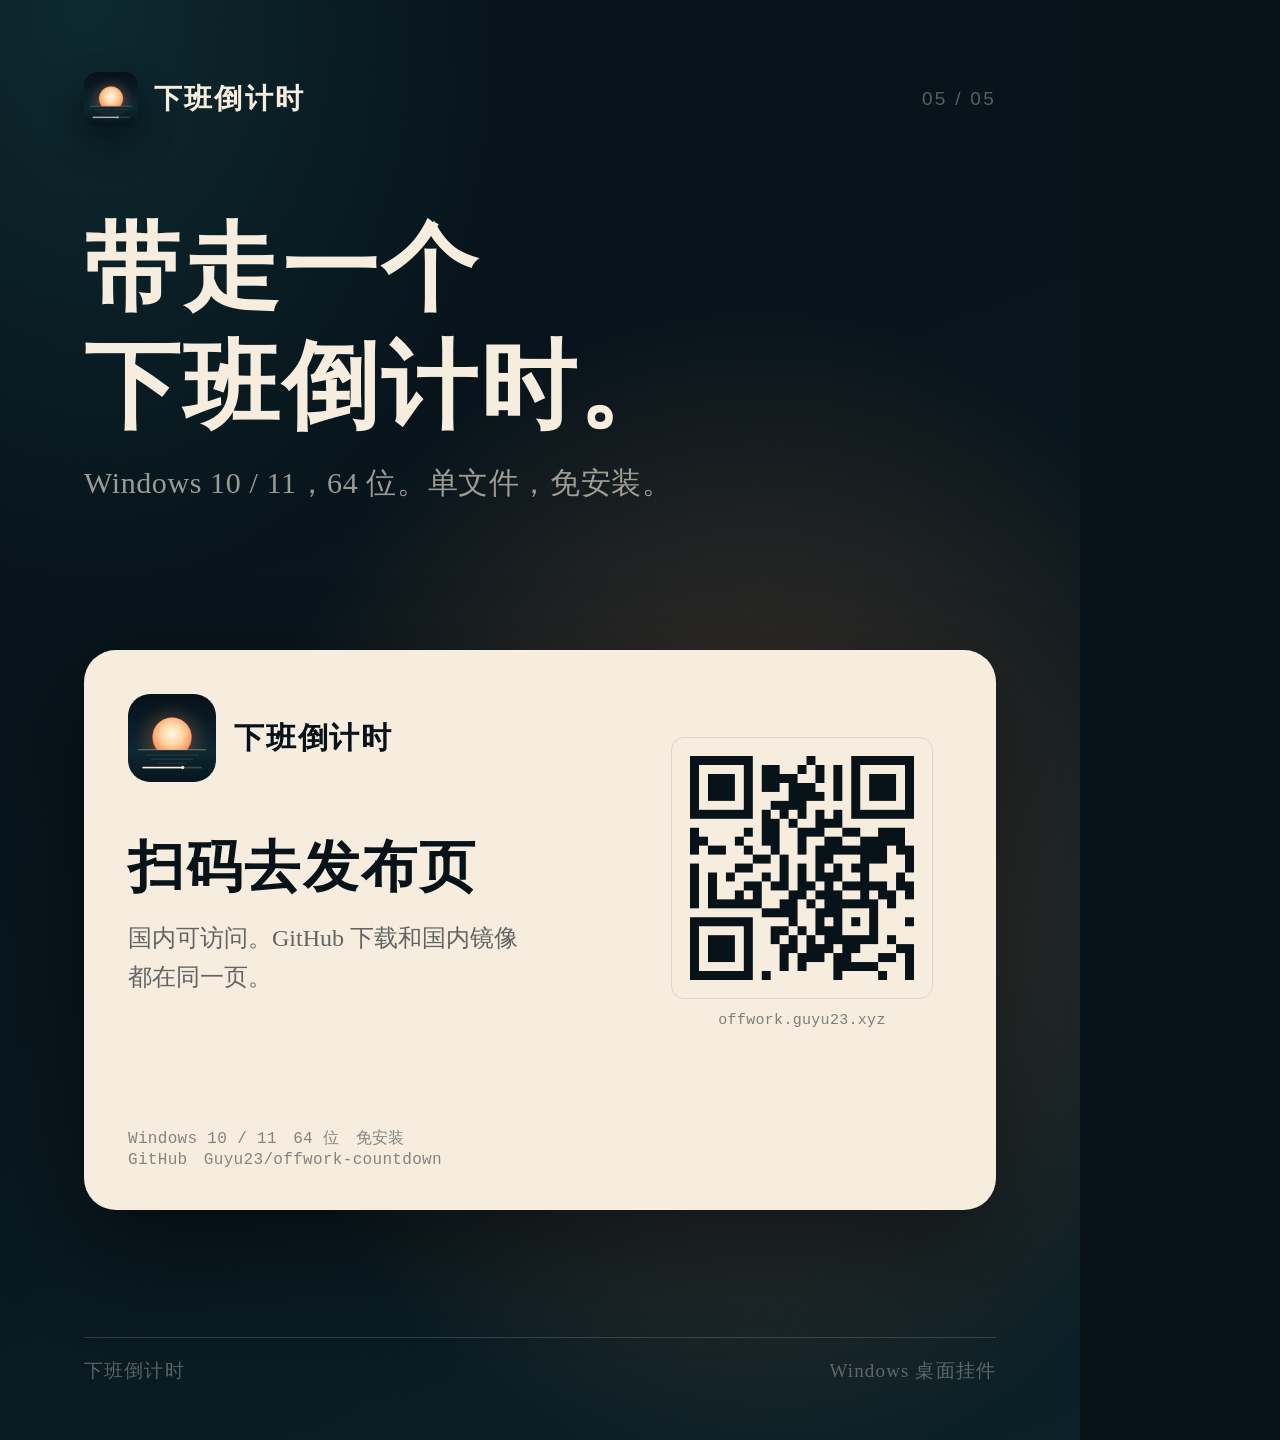
==== marketing/xiaohongshu/render/05.html @ 07d02bac "Release 2.1: new icon, screenshots, README and landing page" ====
<!doctype html>
<html lang="zh-CN"><head><meta charset="utf-8"><link rel="stylesheet" href="xhs.css"></head>
<body>
<div class="xhs">
  <div class="grain"></div>
  <div class="brand"><img src="../../../assets/offwork-icon.png" alt=""><span>下班倒计时</span></div>
  <div class="page-no">05 / 05</div>
  <h1 class="headline download-head">带走一个<br>下班倒计时。</h1>
  <p class="sub download-sub">Windows 10 / 11，64 位。单文件，免安装。</p>
  <div class="download-panel">
    <div class="top"><img src="../../../assets/offwork-icon.png" alt=""><span>下班倒计时</span></div>
    <h3>扫码去发布页</h3>
    <p class="hint">国内可访问。GitHub 下载和国内镜像<br>都在同一页。</p>
    <div class="qr-wrap"><img src="../qr.png" alt=""><p>offwork.guyu23.xyz</p></div>
    <div class="small">Windows 10 / 11　64 位　免安装<br>GitHub　Guyu23/offwork-countdown</div>
  </div>
  <div class="footer"><span>下班倒计时</span><span>Windows 桌面挂件</span></div>
</div>
</body></html>
---- marketing/xiaohongshu/render/xhs.css ----
:root {
  --ink: #071219;
  --ink-2: #0a1a21;
  --ink-3: #0e232b;
  --cream: #f6eddf;
  --cream-78: rgba(246, 237, 223, 0.78);
  --cream-62: rgba(246, 237, 223, 0.62);
  --cream-48: rgba(246, 237, 223, 0.48);
  --cream-42: rgba(246, 237, 223, 0.42);
  --cream-34: rgba(246, 237, 223, 0.34);
  --cream-16: rgba(246, 237, 223, 0.16);
  --peach: #f3b184;
  --peach-soft: rgba(243, 177, 132, 0.22);
  --shadow: 0 42px 100px rgba(0, 0, 0, 0.52), 0 12px 30px rgba(0, 0, 0, 0.3);
  --serif: "Noto Serif SC", "Songti SC", "STSong", serif;
  --sans: "Noto Sans SC", "Microsoft YaHei", "PingFang SC", sans-serif;
  --mono: "Cascadia Code", Consolas, monospace;
  --grain: url("data:image/svg+xml,%3Csvg xmlns='http://www.w3.org/2000/svg' width='160' height='160'%3E%3Cfilter id='n'%3E%3CfeTurbulence type='fractalNoise' baseFrequency='.85' numOctaves='3' stitchTiles='stitch'/%3E%3C/filter%3E%3Crect width='160' height='160' filter='url(%23n)' opacity='.55'/%3E%3C/svg%3E");
}

* { box-sizing: border-box; }
html, body { margin: 0; width: 1080px; height: 1440px; overflow: hidden; background: var(--ink); }
.xhs {
  position: relative;
  width: 1080px;
  height: 1440px;
  overflow: hidden;
  color: var(--cream);
  background:
    radial-gradient(68% 58% at 70% 62%, rgba(244, 149, 91, 0.25), transparent 70%),
    radial-gradient(58% 58% at 8% 0%, rgba(31, 99, 106, 0.28), transparent 70%),
    linear-gradient(160deg, #071219 0%, #08161d 55%, #0b2027 100%);
}
.xhs.warm {
  background:
    radial-gradient(68% 58% at 72% 58%, rgba(238, 142, 88, 0.30), transparent 70%),
    radial-gradient(55% 55% at 12% 6%, rgba(97, 75, 69, 0.20), transparent 70%),
    linear-gradient(160deg, #081116 0%, #101d22 52%, #2a2320 100%);
}
.glow {
  position: absolute;
  border-radius: 50%;
  background: radial-gradient(circle, rgba(255, 181, 121, 0.30) 0%, rgba(255, 164, 104, 0.08) 45%, rgba(255, 164, 104, 0) 72%);
  filter: blur(50px);
  pointer-events: none;
}
.grain {
  position: absolute;
  inset: 0;
  background-image: var(--grain);
  background-size: 160px 160px;
  opacity: 0.05;
  mix-blend-mode: soft-light;
  pointer-events: none;
}
.brand {
  position: absolute;
  left: 84px;
  top: 72px;
  display: flex;
  align-items: center;
  gap: 16px;
  z-index: 2;
}
.brand img { width: 54px; height: 54px; border-radius: 14px; box-shadow: 0 16px 34px rgba(0, 0, 0, 0.42); }
.brand span {
  font-family: var(--serif);
  font-size: 28px;
  font-weight: 600;
  letter-spacing: 0.08em;
}
.page-no {
  position: absolute;
  right: 84px;
  top: 88px;
  z-index: 2;
  font-family: var(--sans);
  font-size: 19px;
  letter-spacing: 0.12em;
  color: var(--cream-34);
}
.headline {
  position: absolute;
  left: 84px;
  top: 238px;
  z-index: 2;
  margin: 0;
  max-width: 912px;
  font-family: var(--serif);
  font-size: 96px;
  font-weight: 600;
  line-height: 1.23;
  letter-spacing: 0.03em;
  text-wrap: balance;
}
.headline.small { font-size: 84px; }
.sub {
  position: absolute;
  left: 84px;
  top: 540px;
  z-index: 2;
  max-width: 840px;
  margin: 0;
  font-size: 30px;
  line-height: 1.8;
  letter-spacing: 0.02em;
  color: var(--cream-62);
}
.card {
  position: absolute;
  z-index: 2;
  overflow: hidden;
  border-radius: 48px;
  background: var(--ink-3);
  box-shadow: var(--shadow);
}
.card img { display: block; width: 100%; height: 100%; object-fit: cover; }
.card::after {
  content: "";
  position: absolute;
  inset: 0;
  border-radius: inherit;
  box-shadow: inset 0 0 0 1px rgba(246, 237, 223, 0.10);
  pointer-events: none;
}
.cover-card { left: 90px; top: 740px; width: 900px; height: 450px; }
.cover-glow { left: 260px; top: 700px; width: 760px; height: 760px; }
.meta-row {
  position: absolute;
  left: 84px;
  top: 1230px;
  z-index: 2;
  display: flex;
  gap: 32px;
  font-size: 21px;
  letter-spacing: 0.08em;
  color: var(--cream-42, rgba(246, 237, 223, 0.42));
}
.footer {
  position: absolute;
  left: 84px;
  right: 84px;
  bottom: 56px;
  z-index: 2;
  display: flex;
  justify-content: space-between;
  padding-top: 20px;
  border-top: 1px solid var(--cream-16);
  font-size: 19px;
  letter-spacing: 0.06em;
  color: var(--cream-34);
}

/* 02 */
.one-head { top: 236px; }
.one-sub { top: 372px; }
.one-card { left: 90px; top: 620px; width: 900px; height: 450px; }
.one-glow { left: 300px; top: 590px; width: 700px; height: 700px; }
.one-quote {
  position: absolute;
  left: 84px;
  top: 1138px;
  z-index: 2;
  font-family: var(--serif);
  font-size: 40px;
  line-height: 1.5;
  letter-spacing: 0.04em;
  color: var(--cream-78);
}
.one-note {
  position: absolute;
  left: 84px;
  top: 1122px;
  font-size: 23px;
  color: var(--cream-34);
}

/* 03 */
.themes-head { top: 210px; }
.themes-sub { top: 346px; }
.themes-grid {
  position: absolute;
  left: 84px;
  top: 526px;
  z-index: 2;
  display: grid;
  grid-template-columns: 420px 420px;
  gap: 72px 72px;
}
.theme-cell { width: 420px; }
.theme-cell .card {
  position: relative;
  width: 420px;
  height: 210px;
  border-radius: 24px;
  box-shadow: 0 26px 60px rgba(0, 0, 0, 0.45);
}
.theme-cell .label {
  margin-top: 16px;
  font-size: 23px;
  letter-spacing: 0.12em;
  color: var(--cream-62);
}

/* 04 */
.done-head { top: 232px; }
.done-sub { top: 370px; }
.done-card { left: 90px; top: 620px; width: 900px; height: 450px; }
.done-glow { left: 260px; top: 580px; width: 760px; height: 760px; }
.done-quote {
  position: absolute;
  left: 84px;
  top: 1138px;
  z-index: 2;
  font-family: var(--serif);
  font-size: 48px;
  line-height: 1.4;
  letter-spacing: 0.06em;
  color: var(--cream-78);
}

/* 05 */
.download-head { top: 210px; }
.download-sub { top: 456px; }
.download-panel {
  position: absolute;
  left: 84px;
  top: 650px;
  z-index: 2;
  width: 912px;
  height: 560px;
  padding: 44px;
  border-radius: 32px;
  background: var(--cream);
  color: var(--ink);
  box-shadow: 0 40px 100px rgba(0, 0, 0, 0.45);
}
.download-panel .top {
  display: flex;
  align-items: center;
  gap: 18px;
}
.download-panel .top img { width: 88px; height: 88px; border-radius: 22px; }
.download-panel .top span {
  font-family: var(--serif);
  font-size: 30px;
  font-weight: 600;
  letter-spacing: 0.06em;
}
.download-panel h3 {
  margin: 52px 0 0;
  font-family: var(--serif);
  font-size: 56px;
  font-weight: 600;
  line-height: 1.2;
  letter-spacing: 0.04em;
}
.download-panel .hint {
  margin: 18px 0 0;
  font-size: 24px;
  line-height: 1.6;
  color: rgba(7, 18, 25, 0.62);
}
.download-panel .small {
  position: absolute;
  left: 44px;
  bottom: 40px;
  font-family: var(--mono);
  font-size: 16px;
  letter-spacing: 0.02em;
  color: rgba(7, 18, 25, 0.48);
}
.qr-wrap {
  position: absolute;
  right: 44px;
  top: 88px;
  width: 300px;
  text-align: center;
}
.qr-wrap img {
  width: 260px;
  height: 260px;
  border-radius: 12px;
  outline: 1px solid rgba(7, 18, 25, 0.10);
}
.qr-wrap p {
  margin: 10px 0 0;
  font-family: var(--mono);
  font-size: 15px;
  letter-spacing: 0.02em;
  color: rgba(7, 18, 25, 0.5);
}
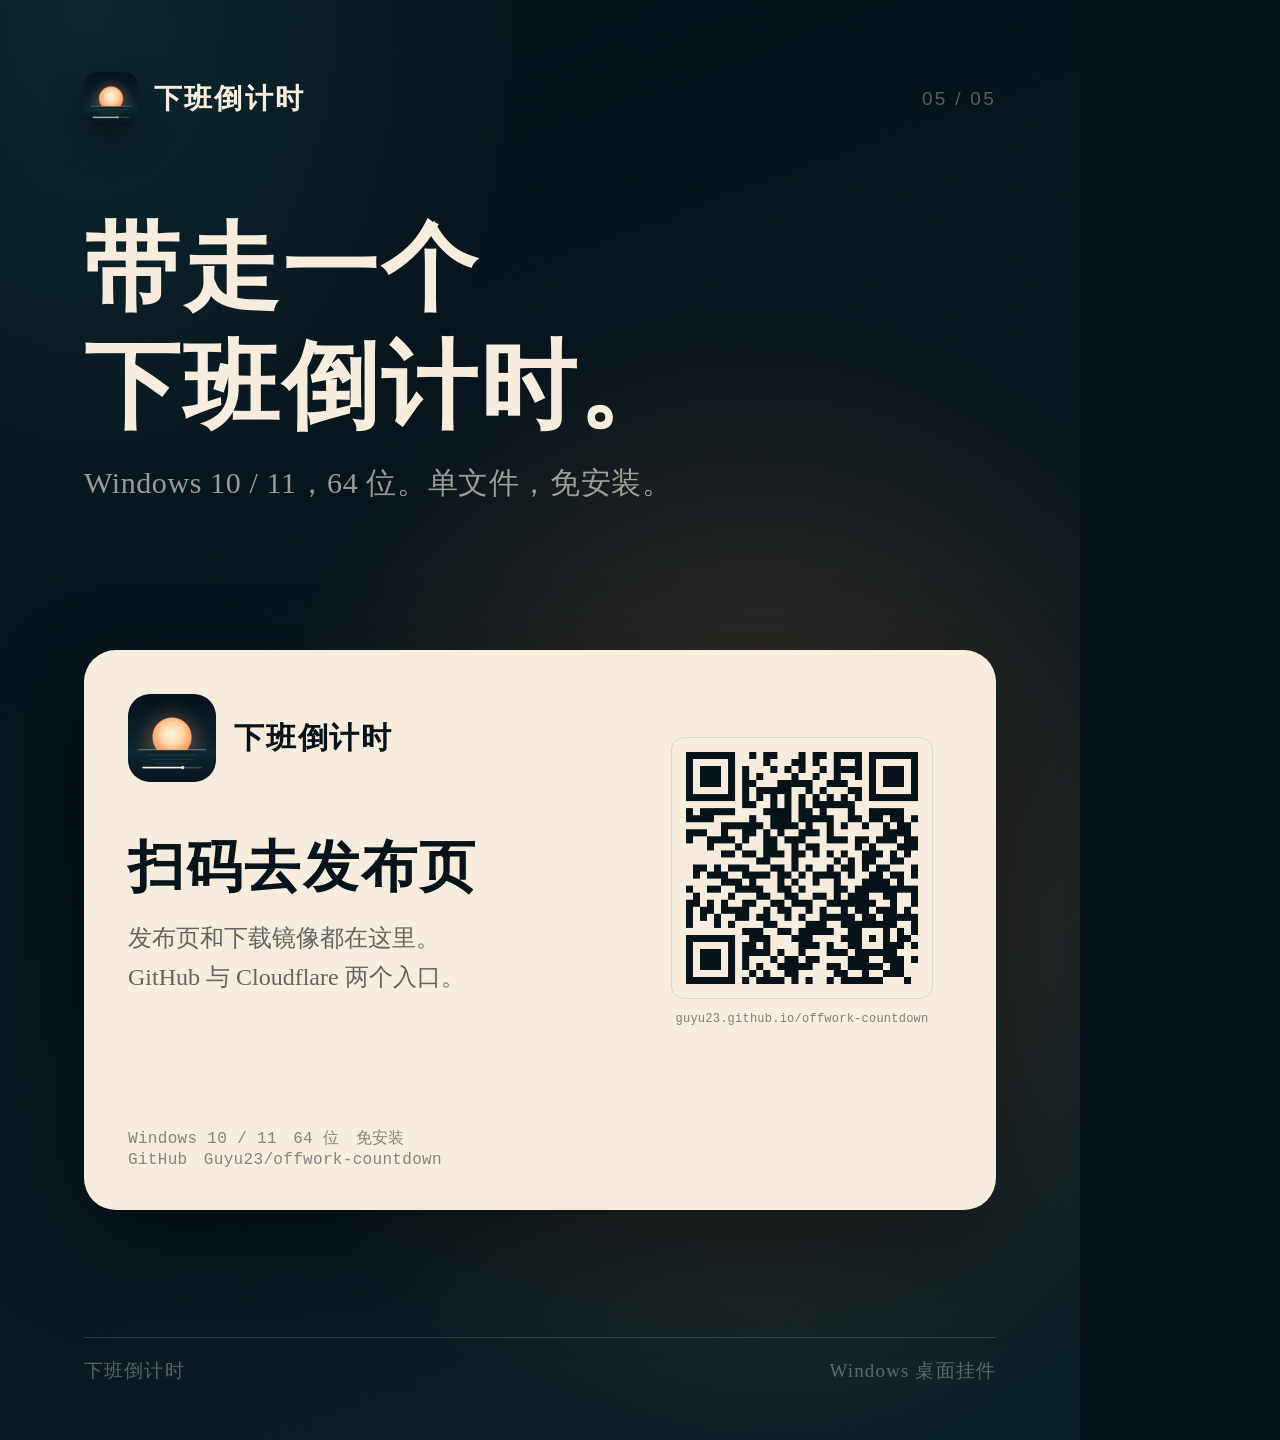
==== commit 5cf8809e: "Point Xiaohongshu QR at the new release page" ====
--- a/marketing/xiaohongshu/render/05.html
+++ b/marketing/xiaohongshu/render/05.html
@@ -10,8 +10,8 @@
   <div class="download-panel">
     <div class="top"><img src="../../../assets/offwork-icon.png" alt=""><span>下班倒计时</span></div>
     <h3>扫码去发布页</h3>
-    <p class="hint">国内可访问。GitHub 下载和国内镜像<br>都在同一页。</p>
-    <div class="qr-wrap"><img src="../qr.png" alt=""><p>offwork.guyu23.xyz</p></div>
+    <p class="hint">发布页和下载镜像都在这里。<br>GitHub 与 Cloudflare 两个入口。</p>
+    <div class="qr-wrap"><img src="../qr.png" alt=""><p>guyu23.github.io/offwork-countdown</p></div>
     <div class="small">Windows 10 / 11　64 位　免安装<br>GitHub　Guyu23/offwork-countdown</div>
   </div>
   <div class="footer"><span>下班倒计时</span><span>Windows 桌面挂件</span></div>
--- a/marketing/xiaohongshu/render/xhs.css
+++ b/marketing/xiaohongshu/render/xhs.css
@@ -286,7 +286,7 @@
 .qr-wrap p {
   margin: 10px 0 0;
   font-family: var(--mono);
-  font-size: 15px;
+  font-size: 12px;
   letter-spacing: 0.02em;
   color: rgba(7, 18, 25, 0.5);
 }
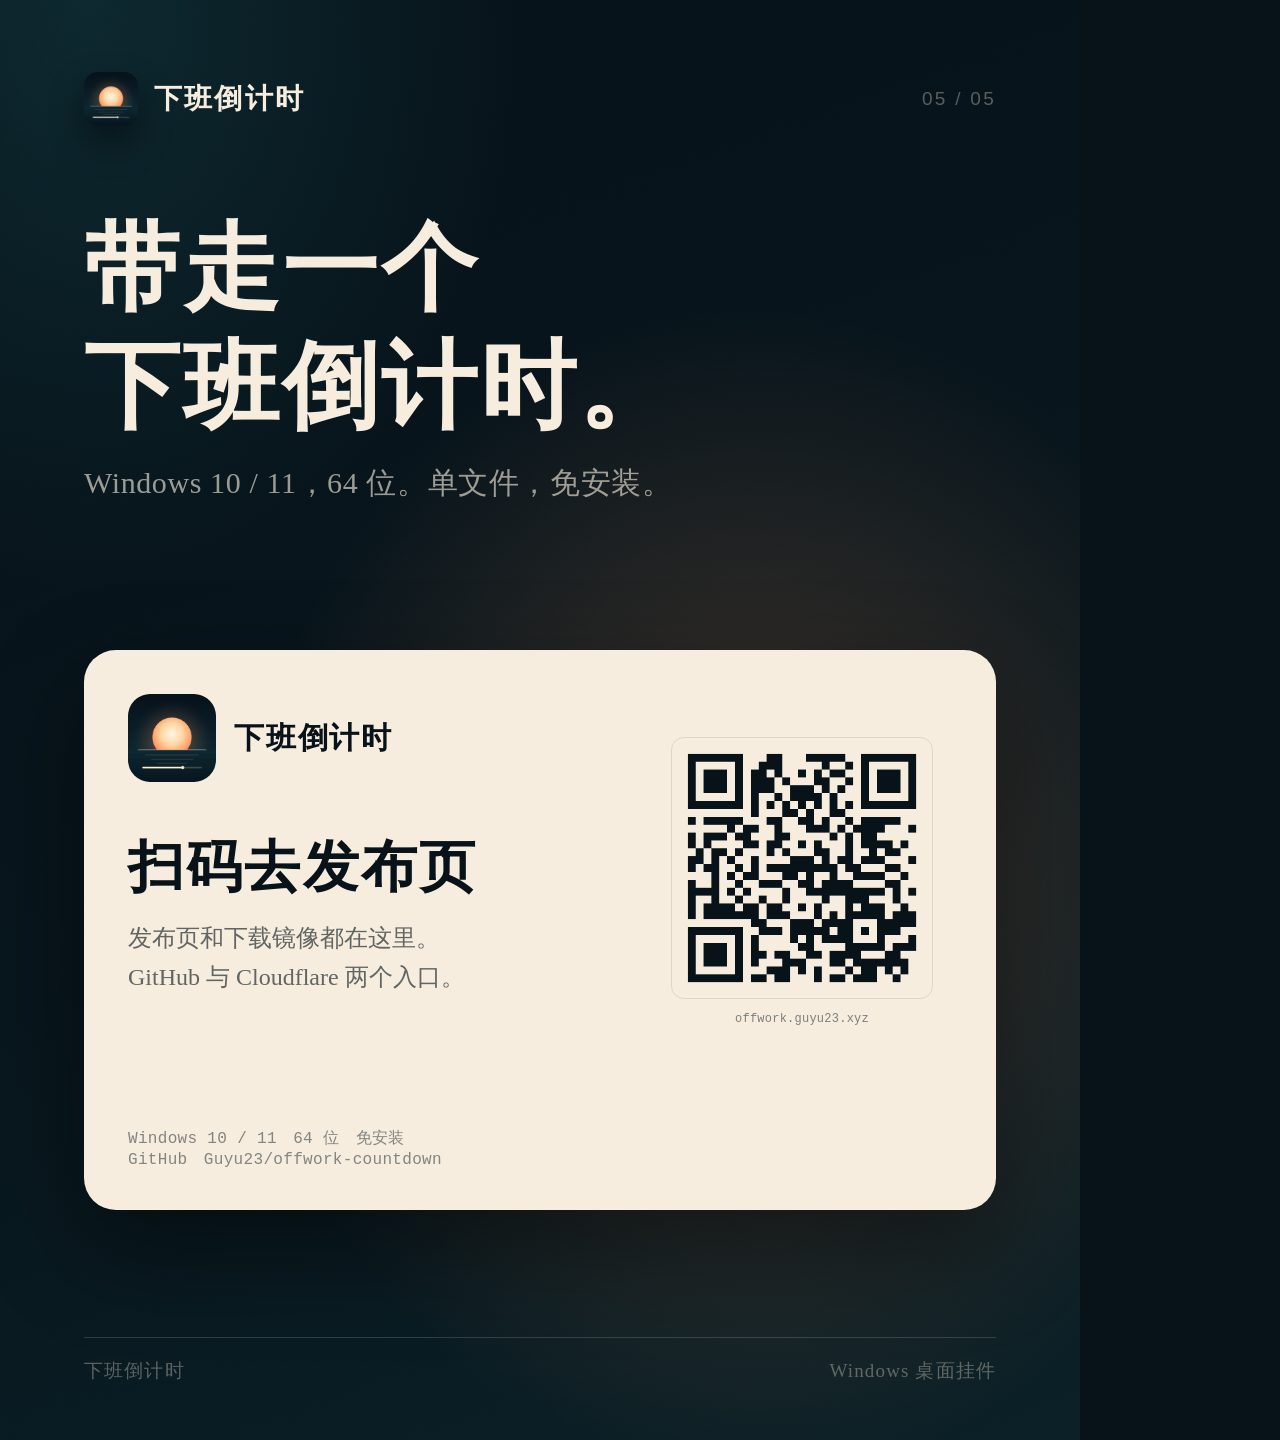
==== commit 61a22dfa: "Deploy the release page and mirror on offwork.guyu23.xyz" ====
--- a/marketing/xiaohongshu/render/05.html
+++ b/marketing/xiaohongshu/render/05.html
@@ -11,7 +11,7 @@
     <div class="top"><img src="../../../assets/offwork-icon.png" alt=""><span>下班倒计时</span></div>
     <h3>扫码去发布页</h3>
     <p class="hint">发布页和下载镜像都在这里。<br>GitHub 与 Cloudflare 两个入口。</p>
-    <div class="qr-wrap"><img src="../qr.png" alt=""><p>guyu23.github.io/offwork-countdown</p></div>
+    <div class="qr-wrap"><img src="../qr.png" alt=""><p>offwork.guyu23.xyz</p></div>
     <div class="small">Windows 10 / 11　64 位　免安装<br>GitHub　Guyu23/offwork-countdown</div>
   </div>
   <div class="footer"><span>下班倒计时</span><span>Windows 桌面挂件</span></div>
